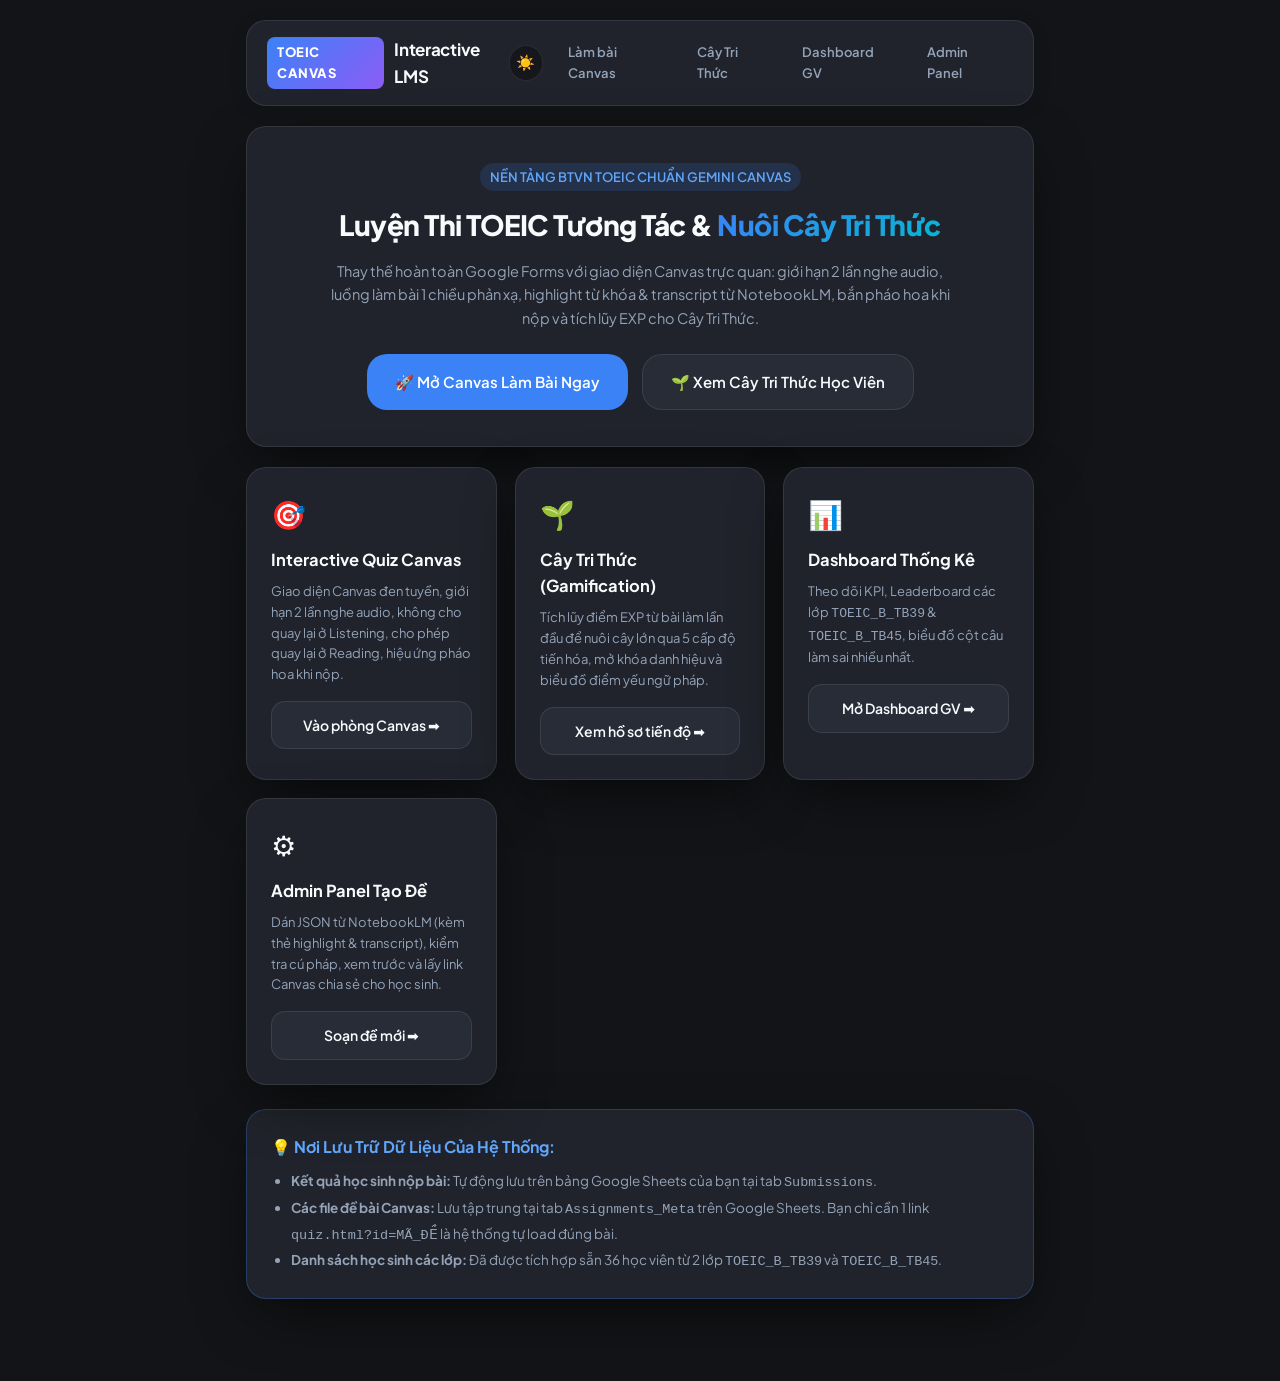
==== index.html @ 232bcf1a "Deploy TOEIC Canvas LMS" ====
<!DOCTYPE html>
<html lang="vi" data-theme="dark">
<head>
  <meta charset="UTF-8">
  <meta name="viewport" content="width=device-width, initial-scale=1.0">
  <title>TOEIC Homework LMS - Nền tảng BTVN Canvas & Cây Tri Thức</title>
  <link rel="preconnect" href="https://fonts.googleapis.com">
  <link rel="preconnect" href="https://fonts.gstatic.com" crossorigin>
  <link href="https://fonts.googleapis.com/css2?family=Plus+Jakarta+Sans:wght@400;500;600;700;800&display=swap" rel="stylesheet">
  <link rel="stylesheet" href="css/style.css">
</head>
<body>

  <div class="container">
    <!-- Header -->
    <header class="app-header">
      <a href="index.html" class="brand">
        <span class="brand-badge">TOEIC CANVAS</span>
        <span class="brand-title">Interactive LMS</span>
      </a>
      <div style="display: flex; align-items: center; gap: 10px;">
        <button id="btn-toggle-theme" class="btn-icon" title="Chuyển chế độ Sáng/Tối">
          🌓
        </button>
        <nav class="nav-links">
          <a href="quiz.html" class="nav-link">Làm bài Canvas</a>
          <a href="student.html" class="nav-link">Cây Tri Thức</a>
          <a href="dashboard.html" class="nav-link">Dashboard GV</a>
          <a href="admin.html" class="nav-link">Admin Panel</a>
        </nav>
      </div>
    </header>

    <!-- Hero Card -->
    <div class="card" style="text-align: center; padding: 36px 24px;">
      <div class="badge badge-primary" style="margin-bottom: 12px; font-size: 13px;">NỀN TẢNG BTVN TOEIC CHUẨN GEMINI CANVAS</div>
      <h1 style="font-size: 28px; font-weight: 800; letter-spacing: -0.5px; margin-bottom: 12px;">
        Luyện Thi TOEIC Tương Tác & <span style="background: linear-gradient(135deg, #3b82f6, #06b6d4); -webkit-background-clip: text; -webkit-text-fill-color: transparent;">Nuôi Cây Tri Thức</span>
      </h1>
      <p style="color: var(--text-secondary); max-width: 620px; margin: 0 auto 24px; font-size: 14.5px; line-height: 1.6;">
        Thay thế hoàn toàn Google Forms với giao diện Canvas trực quan: giới hạn 2 lần nghe audio, luồng làm bài 1 chiều phản xạ, highlight từ khóa & transcript từ NotebookLM, bắn pháo hoa khi nộp và tích lũy EXP cho Cây Tri Thức.
      </p>

      <div style="display: flex; flex-wrap: wrap; justify-content: center; gap: 14px;">
        <a href="quiz.html?id=TOEIC_HW_01" class="btn btn-primary btn-lg">
          🚀 Mở Canvas Làm Bài Ngay
        </a>
        <a href="student.html" class="btn btn-secondary btn-lg">
          🌱 Xem Cây Tri Thức Học Viên
        </a>
      </div>
    </div>

    <!-- Quick Access Grid -->
    <div style="display: grid; grid-template-columns: repeat(auto-fit, minmax(250px, 1fr)); gap: 18px; margin-bottom: 24px;">
      
      <!-- Module 1 -->
      <div class="card" style="margin-bottom: 0;">
        <div style="font-size: 28px; margin-bottom: 10px;">🎯</div>
        <h3 style="font-size: 16.5px; font-weight: 700; margin-bottom: 8px;">Interactive Quiz Canvas</h3>
        <p style="color: var(--text-secondary); font-size: 13px; margin-bottom: 16px;">
          Giao diện Canvas đen tuyền, giới hạn 2 lần nghe audio, không cho quay lại ở Listening, cho phép quay lại ở Reading, hiệu ứng pháo hoa khi nộp.
        </p>
        <a href="quiz.html?id=TOEIC_HW_01" class="btn btn-secondary btn-block">Vào phòng Canvas ➡️</a>
      </div>

      <!-- Module 2 -->
      <div class="card" style="margin-bottom: 0;">
        <div style="font-size: 28px; margin-bottom: 10px;">🌱</div>
        <h3 style="font-size: 16.5px; font-weight: 700; margin-bottom: 8px;">Cây Tri Thức (Gamification)</h3>
        <p style="color: var(--text-secondary); font-size: 13px; margin-bottom: 16px;">
          Tích lũy điểm EXP từ bài làm lần đầu để nuôi cây lớn qua 5 cấp độ tiến hóa, mở khóa danh hiệu và biểu đồ điểm yếu ngữ pháp.
        </p>
        <a href="student.html" class="btn btn-secondary btn-block">Xem hồ sơ tiến độ ➡️</a>
      </div>

      <!-- Module 3 -->
      <div class="card" style="margin-bottom: 0;">
        <div style="font-size: 28px; margin-bottom: 10px;">📊</div>
        <h3 style="font-size: 16.5px; font-weight: 700; margin-bottom: 8px;">Dashboard Thống Kê</h3>
        <p style="color: var(--text-secondary); font-size: 13px; margin-bottom: 16px;">
          Theo dõi KPI, Leaderboard các lớp <code>TOEIC_B_TB39</code> & <code>TOEIC_B_TB45</code>, biểu đồ cột câu làm sai nhiều nhất.
        </p>
        <a href="dashboard.html?id=TOEIC_HW_01" class="btn btn-secondary btn-block">Mở Dashboard GV ➡️</a>
      </div>

      <!-- Module 4 -->
      <div class="card" style="margin-bottom: 0;">
        <div style="font-size: 28px; margin-bottom: 10px;">⚙️</div>
        <h3 style="font-size: 16.5px; font-weight: 700; margin-bottom: 8px;">Admin Panel Tạo Đề</h3>
        <p style="color: var(--text-secondary); font-size: 13px; margin-bottom: 16px;">
          Dán JSON từ NotebookLM (kèm thẻ highlight & transcript), kiểm tra cú pháp, xem trước và lấy link Canvas chia sẻ cho học sinh.
        </p>
        <a href="admin.html" class="btn btn-secondary btn-block">Soạn đề mới ➡️</a>
      </div>

    </div>

    <!-- Storage Explanation Card -->
    <div class="card" style="border-color: rgba(59, 130, 246, 0.3);">
      <h3 style="font-size: 16px; font-weight: 700; margin-bottom: 10px; color: #60a5fa;">
        💡 Nơi Lưu Trữ Dữ Liệu Của Hệ Thống:
      </h3>
      <ul style="color: var(--text-secondary); font-size: 13.5px; padding-left: 20px; line-height: 1.8;">
        <li><strong>Kết quả học sinh nộp bài:</strong> Tự động lưu trên bảng Google Sheets của bạn tại tab <code>Submissions</code>.</li>
        <li><strong>Các file đề bài Canvas:</strong> Lưu tập trung tại tab <code>Assignments_Meta</code> trên Google Sheets. Bạn chỉ cần 1 link <code>quiz.html?id=MÃ_ĐỀ</code> là hệ thống tự load đúng bài.</li>
        <li><strong>Danh sách học sinh các lớp:</strong> Đã được tích hợp sẵn 36 học viên từ 2 lớp <code>TOEIC_B_TB39</code> và <code>TOEIC_B_TB45</code>.</li>
      </ul>
    </div>
  </div>

  <script>
    const htmlRoot = document.documentElement;
    const btnToggleTheme = document.getElementById("btn-toggle-theme");
    const saved = localStorage.getItem("TOEIC_CANVAS_THEME") || "dark";
    htmlRoot.setAttribute("data-theme", saved);
    btnToggleTheme.textContent = saved === "dark" ? "☀️" : "🌙";
    btnToggleTheme.addEventListener("click", () => {
      const cur = htmlRoot.getAttribute("data-theme") || "dark";
      const next = cur === "dark" ? "light" : "dark";
      htmlRoot.setAttribute("data-theme", next);
      localStorage.setItem("TOEIC_CANVAS_THEME", next);
      btnToggleTheme.textContent = next === "dark" ? "☀️" : "🌙";
    });
  </script>
</body>
</html>
---- css/style.css ----
/* ==========================================================================
   TOEIC HOMEWORK LMS - GEMINI CANVAS PREMIUM THEME (DARK & LIGHT)
   ========================================================================== */

:root {
  /* Dark Theme Default */
  --bg-main: #131417;
  --bg-canvas: #1a1c22;
  --bg-card: #20232b;
  --bg-card-hover: #282c37;
  --bg-input: #15171c;
  --border-color: rgba(255, 255, 255, 0.09);
  --border-focus: rgba(99, 102, 241, 0.5);

  --text-primary: #f8fafc;
  --text-secondary: #94a3b8;
  --text-muted: #64748b;

  --accent-primary: #3b82f6; /* Blue Gemini */
  --accent-primary-hover: #2563eb;
  --accent-success: #10b981;
  --accent-success-bg: rgba(16, 185, 129, 0.15);
  --accent-danger: #f43f5e;
  --accent-danger-bg: rgba(244, 63, 94, 0.15);
  --accent-warning: #f59e0b;
  --accent-warning-bg: rgba(245, 158, 11, 0.15);
  --accent-cyan: #06b6d4;

  --font-family: 'Plus Jakarta Sans', system-ui, -apple-system, BlinkMacSystemFont, 'Segoe UI', Roboto, sans-serif;
  --radius-lg: 20px;
  --radius-md: 14px;
  --radius-sm: 8px;
  --radius-full: 9999px;

  --shadow-canvas: 0 20px 60px -15px rgba(0, 0, 0, 0.7);
  --shadow-glow: 0 0 25px rgba(59, 130, 246, 0.3);
}

[data-theme="light"] {
  --bg-main: #f1f5f9;
  --bg-canvas: #ffffff;
  --bg-card: #ffffff;
  --bg-card-hover: #f8fafc;
  --bg-input: #f1f5f9;
  --border-color: rgba(0, 0, 0, 0.08);
  --border-focus: rgba(59, 130, 246, 0.5);

  --text-primary: #0f172a;
  --text-secondary: #475569;
  --text-muted: #94a3b8;

  --shadow-canvas: 0 20px 50px -10px rgba(0, 0, 0, 0.1);
  --shadow-glow: 0 0 20px rgba(59, 130, 246, 0.15);
}

* {
  box-sizing: border-box;
  margin: 0;
  padding: 0;
  transition: background-color 0.25s ease, color 0.25s ease, border-color 0.25s ease;
}

body {
  background-color: var(--bg-main);
  color: var(--text-primary);
  font-family: var(--font-family);
  line-height: 1.6;
  min-height: 100vh;
  -webkit-font-smoothing: antialiased;
  padding-bottom: 50px;
}

/* Canvas Container */
.container {
  max-width: 820px;
  margin: 0 auto;
  padding: 20px 16px;
}

.container-wide {
  max-width: 1080px;
  margin: 0 auto;
  padding: 20px 16px;
}

/* Header */
.app-header {
  display: flex;
  align-items: center;
  justify-content: space-between;
  padding: 14px 20px;
  background: var(--bg-card);
  border: 1px solid var(--border-color);
  border-radius: var(--radius-lg);
  margin-bottom: 20px;
  box-shadow: 0 4px 20px rgba(0, 0, 0, 0.08);
}

.brand {
  display: flex;
  align-items: center;
  gap: 10px;
  text-decoration: none;
  color: var(--text-primary);
}

.brand-badge {
  background: linear-gradient(135deg, var(--accent-primary), #8b5cf6);
  color: white;
  font-size: 13px;
  font-weight: 800;
  padding: 5px 10px;
  border-radius: var(--radius-sm);
  letter-spacing: 0.5px;
}

.brand-title {
  font-size: 17px;
  font-weight: 700;
  letter-spacing: -0.3px;
}

.nav-links {
  display: flex;
  align-items: center;
  gap: 8px;
}

.nav-link {
  color: var(--text-secondary);
  text-decoration: none;
  font-size: 13px;
  font-weight: 600;
  padding: 6px 14px;
  border-radius: var(--radius-full);
  border: 1px solid transparent;
}

.nav-link:hover, .nav-link.active {
  color: var(--text-primary);
  background: var(--bg-card-hover);
  border-color: var(--border-color);
}

/* Theme Toggle Button */
.btn-icon {
  background: var(--bg-input);
  border: 1px solid var(--border-color);
  color: var(--text-primary);
  width: 36px;
  height: 36px;
  border-radius: var(--radius-full);
  display: inline-flex;
  align-items: center;
  justify-content: center;
  cursor: pointer;
  font-size: 15px;
}

.btn-icon:hover {
  background: var(--bg-card-hover);
}

/* Cards */
.card {
  background: var(--bg-card);
  border: 1px solid var(--border-color);
  border-radius: var(--radius-lg);
  padding: 24px;
  margin-bottom: 20px;
  box-shadow: var(--shadow-canvas);
}

/* ==========================================================================
   GEMINI CANVAS QUIZ WIDGET STYLES
   ========================================================================== */

.gemini-canvas-box {
  background: var(--bg-canvas);
  border: 1px solid var(--border-color);
  border-radius: 24px;
  padding: 28px;
  box-shadow: var(--shadow-canvas);
  position: relative;
  overflow: hidden;
}

/* Top Canvas Header Bar */
.canvas-top-header {
  display: flex;
  align-items: center;
  justify-content: space-between;
  margin-bottom: 20px;
}

.canvas-title-text {
  font-size: 15px;
  font-weight: 700;
  color: var(--text-primary);
  white-space: nowrap;
  overflow: hidden;
  text-overflow: ellipsis;
  max-width: 75%;
}

.canvas-actions {
  display: flex;
  align-items: center;
  gap: 8px;
}

/* Progress Slider with Counter & Badges */
.canvas-progress-row {
  display: flex;
  align-items: center;
  gap: 14px;
  margin-bottom: 24px;
}

.canvas-progress-track {
  flex: 1;
  height: 6px;
  background: var(--bg-input);
  border-radius: var(--radius-full);
  position: relative;
  overflow: hidden;
}

.canvas-progress-bar {
  height: 100%;
  width: 0%;
  background: var(--text-secondary);
  border-radius: var(--radius-full);
  transition: width 0.3s ease;
}

.canvas-counter-text {
  font-size: 14px;
  font-weight: 600;
  color: var(--text-secondary);
  white-space: nowrap;
  font-variant-numeric: tabular-nums;
}

/* Live Score Badges (✕ 1, ✓ 0) */
.badge-pill-wrong {
  display: inline-flex;
  align-items: center;
  gap: 4px;
  padding: 3px 10px;
  border-radius: var(--radius-full);
  background: #fecdd3;
  color: #e11d48;
  font-weight: 700;
  font-size: 12.5px;
}

[data-theme="dark"] .badge-pill-wrong {
  background: rgba(244, 63, 94, 0.2);
  color: #fda4af;
  border: 1px solid rgba(244, 63, 94, 0.3);
}

.badge-pill-correct {
  display: inline-flex;
  align-items: center;
  gap: 4px;
  padding: 3px 10px;
  border-radius: var(--radius-full);
  background: #d1fae5;
  color: #059669;
  font-weight: 700;
  font-size: 12.5px;
}

[data-theme="dark"] .badge-pill-correct {
  background: rgba(16, 185, 129, 0.2);
  color: #6ee7b7;
  border: 1px solid rgba(16, 185, 129, 0.3);
}

/* Audio Player Section */
.canvas-audio-section {
  background: var(--bg-input);
  border: 1px solid var(--border-color);
  border-radius: var(--radius-md);
  padding: 14px 18px;
  margin-bottom: 22px;
  display: flex;
  align-items: center;
  justify-content: space-between;
  gap: 14px;
}

.audio-play-counter {
  font-size: 12px;
  font-weight: 700;
  padding: 4px 10px;
  border-radius: var(--radius-full);
  background: rgba(59, 130, 246, 0.15);
  color: #60a5fa;
  white-space: nowrap;
}

.audio-play-counter.limit-reached {
  background: rgba(239, 68, 68, 0.15);
  color: #f87171;
}

/* Question Header & Body */
.canvas-q-number {
  font-size: 15px;
  font-weight: 800;
  color: var(--text-primary);
  margin-bottom: 8px;
}

.canvas-q-text {
  font-size: 16.5px;
  font-weight: 600;
  color: var(--text-primary);
  line-height: 1.6;
  margin-bottom: 22px;
}

/* Option Cards (Pills) */
.canvas-options-list {
  display: flex;
  flex-direction: column;
  gap: 12px;
  margin-bottom: 28px;
}

.canvas-option-pill {
  background: var(--bg-card);
  border: 1.5px solid var(--border-color);
  border-radius: var(--radius-md);
  padding: 14px 18px;
  cursor: pointer;
  transition: all 0.2s ease;
  user-select: none;
}

.canvas-option-pill:hover {
  background: var(--bg-card-hover);
  border-color: rgba(255, 255, 255, 0.2);
}

.canvas-option-pill.selected {
  border-color: var(--accent-primary);
  background: rgba(59, 130, 246, 0.12);
}

.canvas-option-header {
  display: flex;
  align-items: center;
  justify-content: space-between;
}

.canvas-option-label {
  font-size: 15px;
  font-weight: 600;
  color: var(--text-primary);
}

.canvas-option-label strong {
  font-weight: 800;
  margin-right: 6px;
}

/* Post-Submit Review Styles on Option */
.canvas-option-pill.is-correct-pill {
  background: var(--accent-success-bg) !important;
  border-color: var(--accent-success) !important;
}

.canvas-option-pill.is-wrong-pill {
  background: var(--accent-danger-bg) !important;
  border-color: var(--accent-danger) !important;
}

.inline-explanation-text {
  margin-top: 8px;
  font-size: 13.5px;
  color: var(--text-secondary);
  line-height: 1.5;
  padding-top: 8px;
  border-top: 1px dashed var(--border-color);
}

/* Bottom Navigation Controls */
.canvas-bottom-actions {
  display: flex;
  align-items: center;
  justify-content: space-between;
  margin-top: 10px;
}

.nav-btn-group {
  display: flex;
  gap: 10px;
  margin-left: auto;
}

.btn-canvas-back {
  background: var(--bg-input);
  color: var(--text-secondary);
  border: 1px solid var(--border-color);
  padding: 10px 22px;
  border-radius: var(--radius-full);
  font-weight: 600;
  font-size: 14px;
  cursor: pointer;
}

.btn-canvas-back:hover:not(:disabled) {
  background: var(--bg-card-hover);
  color: var(--text-primary);
}

.btn-canvas-next {
  background: var(--accent-primary);
  color: white;
  border: none;
  padding: 10px 26px;
  border-radius: var(--radius-full);
  font-weight: 700;
  font-size: 14px;
  cursor: pointer;
  box-shadow: 0 4px 15px rgba(59, 130, 246, 0.35);
}

.btn-canvas-next:hover:not(:disabled) {
  background: var(--accent-primary-hover);
  transform: translateY(-1px);
}

.btn-canvas-next:disabled, .btn-canvas-back:disabled {
  opacity: 0.4;
  cursor: not-allowed;
}

/* ==========================================================================
   NOTEBOOKLM HIGHLIGHT STYLES
   ========================================================================== */

/* Keyword in questions */
mark.hl-kw {
  background: rgba(253, 224, 71, 0.25);
  color: #fef08a;
  padding: 2px 6px;
  border-radius: 4px;
  font-weight: 700;
  border-bottom: 1.5px solid #eab308;
}

[data-theme="light"] mark.hl-kw {
  background: #fef08a;
  color: #854d0e;
}

/* Evidence in passage / transcript */
mark.hl-evidence {
  background: rgba(6, 182, 212, 0.25);
  color: #a5f3fc;
  padding: 2px 6px;
  border-radius: 4px;
  font-weight: 600;
  border-bottom: 1.5px solid #06b6d4;
}

[data-theme="light"] mark.hl-evidence {
  background: #bae6fd;
  color: #0369a1;
}

/* Passage & Transcript Containers */
.passage-review-box {
  background: var(--bg-input);
  border: 1px solid var(--border-color);
  border-radius: var(--radius-md);
  padding: 18px;
  margin-bottom: 20px;
  font-size: 14px;
  line-height: 1.7;
}

.passage-review-header {
  font-weight: 700;
  color: #60a5fa;
  margin-bottom: 10px;
  display: flex;
  align-items: center;
  gap: 6px;
}

/* ==========================================================================
   KNOWLEDGE TREE GAMIFICATION WIDGET STYLES
   ========================================================================== */

.knowledge-tree-card {
  background: linear-gradient(135deg, rgba(16, 185, 129, 0.08), rgba(59, 130, 246, 0.08));
  border: 1.5px solid rgba(16, 185, 129, 0.25);
  border-radius: var(--radius-lg);
  padding: 20px;
  display: flex;
  align-items: center;
  gap: 20px;
  margin-bottom: 20px;
}

.tree-avatar-wrapper {
  position: relative;
  text-align: center;
  flex-shrink: 0;
}

.tree-emoji-display {
  font-size: 52px;
  filter: drop-shadow(0 4px 12px rgba(16, 185, 129, 0.4));
  animation: pulseTree 3s infinite ease-in-out;
}

@keyframes pulseTree {
  0%, 100% { transform: scale(1); }
  50% { transform: scale(1.08); }
}

.tree-level-tag {
  font-size: 11px;
  font-weight: 800;
  padding: 2px 8px;
  border-radius: var(--radius-full);
  background: var(--accent-success);
  color: white;
  margin-top: -6px;
  position: relative;
}

.tree-info-block {
  flex: 1;
}

.tree-title {
  font-size: 16px;
  font-weight: 800;
  color: var(--text-primary);
  margin-bottom: 4px;
}

.tree-desc {
  font-size: 13px;
  color: var(--text-secondary);
  margin-bottom: 10px;
}

.tree-exp-row {
  display: flex;
  justify-content: space-between;
  font-size: 12px;
  color: var(--text-muted);
  margin-bottom: 6px;
}

.tree-progress-bar {
  height: 8px;
  background: var(--bg-input);
  border-radius: var(--radius-full);
  overflow: hidden;
}

.tree-progress-fill {
  height: 100%;
  background: linear-gradient(90deg, #10b981, #06b6d4);
  border-radius: var(--radius-full);
  transition: width 0.4s ease;
}

/* Mini Tree Badge */
.tree-badge-pill {
  display: inline-flex;
  align-items: center;
  gap: 6px;
  padding: 4px 12px;
  background: rgba(16, 185, 129, 0.12);
  border: 1px solid rgba(16, 185, 129, 0.25);
  border-radius: var(--radius-full);
  font-size: 12px;
  font-weight: 700;
  color: var(--accent-success);
}

/* ==========================================================================
   FORM CONTROLS & UTILITIES
   ========================================================================== */

.form-group {
  margin-bottom: 18px;
}

.form-label {
  display: block;
  font-size: 13px;
  font-weight: 600;
  color: var(--text-secondary);
  margin-bottom: 8px;
}

.form-select, .form-input, .form-textarea {
  width: 100%;
  padding: 12px 16px;
  background: var(--bg-input);
  border: 1px solid var(--border-color);
  border-radius: var(--radius-md);
  color: var(--text-primary);
  font-size: 14px;
  font-family: inherit;
  outline: none;
}

.form-select:focus, .form-input:focus, .form-textarea:focus {
  border-color: var(--accent-primary);
  box-shadow: 0 0 0 3px rgba(59, 130, 246, 0.2);
}

.btn {
  display: inline-flex;
  align-items: center;
  justify-content: center;
  gap: 8px;
  padding: 12px 22px;
  font-size: 14px;
  font-weight: 600;
  border-radius: var(--radius-md);
  border: none;
  cursor: pointer;
  transition: all 0.2s ease;
  text-decoration: none;
}

.btn-primary {
  background: var(--accent-primary);
  color: white;
}

.btn-secondary {
  background: var(--bg-card-hover);
  color: var(--text-primary);
  border: 1px solid var(--border-color);
}

.btn-block { width: 100%; }
.btn-lg { padding: 15px 28px; font-size: 15px; border-radius: var(--radius-lg); }

/* Confetti Canvas */
#confetti-canvas {
  position: fixed;
  inset: 0;
  pointer-events: none;
  z-index: 9999;
}

/* Modal PIN gate */
.modal-overlay {
  position: fixed;
  inset: 0;
  background: rgba(0, 0, 0, 0.85);
  backdrop-filter: blur(8px);
  display: flex;
  align-items: center;
  justify-content: center;
  z-index: 1000;
  padding: 16px;
}

.modal-content {
  background: var(--bg-card);
  border: 1px solid var(--border-color);
  border-radius: var(--radius-lg);
  padding: 32px;
  max-width: 420px;
  width: 100%;
  text-align: center;
}

/* KPI Cards */
.kpi-grid {
  display: grid;
  grid-template-columns: repeat(auto-fit, minmax(180px, 1fr));
  gap: 16px;
  margin-bottom: 24px;
}

.kpi-card {
  background: var(--bg-card);
  border: 1px solid var(--border-color);
  border-radius: var(--radius-lg);
  padding: 20px;
  text-align: center;
}

.kpi-title {
  font-size: 12px;
  font-weight: 600;
  text-transform: uppercase;
  color: var(--text-muted);
  margin-bottom: 6px;
}

.kpi-value {
  font-size: 30px;
  font-weight: 800;
}

.kpi-value.purple { color: #818cf8; }
.kpi-value.green { color: var(--accent-success); }
.kpi-value.orange { color: var(--accent-warning); }
.kpi-value.cyan { color: var(--accent-cyan); }

/* Tables */
.table-responsive { width: 100%; overflow-x: auto; }
.custom-table { width: 100%; border-collapse: collapse; text-align: left; font-size: 14px; }
.custom-table th { padding: 12px 16px; font-weight: 700; font-size: 12px; text-transform: uppercase; color: var(--text-muted); border-bottom: 1px solid var(--border-color); }
.custom-table td { padding: 14px 16px; border-bottom: 1px solid var(--border-color); color: var(--text-primary); }
.custom-table tr:hover td { background: rgba(255, 255, 255, 0.02); }

.badge { display: inline-block; padding: 4px 10px; border-radius: var(--radius-full); font-size: 12px; font-weight: 600; }
.badge-success { background: var(--accent-success-bg); color: var(--accent-success); }
.badge-danger { background: var(--accent-danger-bg); color: var(--accent-danger); }
.badge-warning { background: var(--accent-warning-bg); color: var(--accent-warning); }
.badge-primary { background: rgba(59, 130, 246, 0.15); color: #60a5fa; }
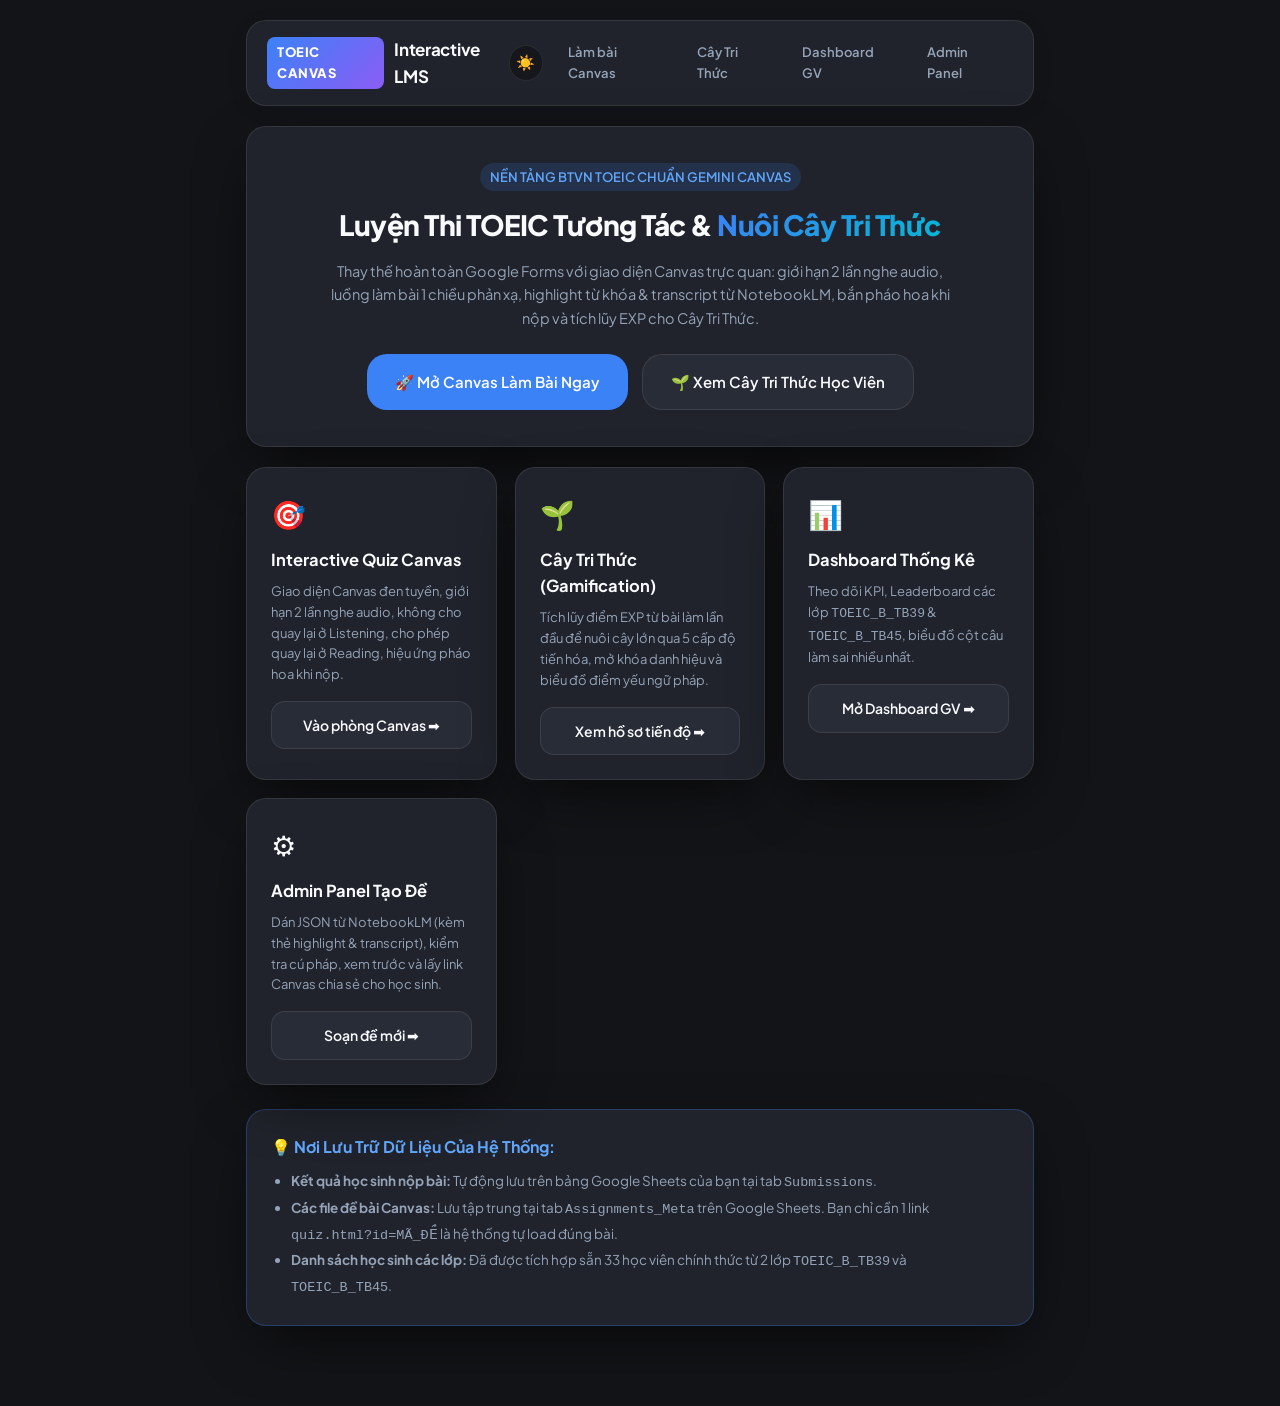
==== commit 6825a7c5: "Update bundled self-contained Dark Mode Canvas files" ====
--- a/index.html
+++ b/index.html
@@ -7,7 +7,49 @@
   <link rel="preconnect" href="https://fonts.googleapis.com">
   <link rel="preconnect" href="https://fonts.gstatic.com" crossorigin>
   <link href="https://fonts.googleapis.com/css2?family=Plus+Jakarta+Sans:wght@400;500;600;700;800&display=swap" rel="stylesheet">
+  <link rel="stylesheet" href="style.css">
   <link rel="stylesheet" href="css/style.css">
+  <style>
+    :root {
+      --bg-main: #131417; --bg-canvas: #1a1c22; --bg-card: #20232b; --bg-card-hover: #282c37; --bg-input: #15171c;
+      --border-color: rgba(255, 255, 255, 0.09); --border-focus: rgba(99, 102, 241, 0.5);
+      --text-primary: #f8fafc; --text-secondary: #94a3b8; --text-muted: #64748b;
+      --accent-primary: #3b82f6; --accent-primary-hover: #2563eb;
+      --accent-success: #10b981; --accent-success-bg: rgba(16, 185, 129, 0.15);
+      --accent-danger: #f43f5e; --accent-danger-bg: rgba(244, 63, 94, 0.15);
+      --accent-warning: #f59e0b; --accent-warning-bg: rgba(245, 158, 11, 0.15); --accent-cyan: #06b6d4;
+      --font-family: 'Plus Jakarta Sans', system-ui, -apple-system, BlinkMacSystemFont, 'Segoe UI', Roboto, sans-serif;
+      --radius-lg: 20px; --radius-md: 14px; --radius-sm: 8px; --radius-full: 9999px;
+      --shadow-canvas: 0 20px 60px -15px rgba(0, 0, 0, 0.7);
+    }
+    [data-theme="light"] {
+      --bg-main: #f1f5f9; --bg-canvas: #ffffff; --bg-card: #ffffff; --bg-card-hover: #f8fafc; --bg-input: #f1f5f9;
+      --border-color: rgba(0, 0, 0, 0.08); --border-focus: rgba(59, 130, 246, 0.5);
+      --text-primary: #0f172a; --text-secondary: #475569; --text-muted: #94a3b8;
+      --shadow-canvas: 0 20px 50px -10px rgba(0, 0, 0, 0.1);
+    }
+    * { box-sizing: border-box; margin: 0; padding: 0; transition: background-color 0.25s ease, color 0.25s ease, border-color 0.25s ease; }
+    body { background-color: var(--bg-main); color: var(--text-primary); font-family: var(--font-family); line-height: 1.6; min-height: 100vh; -webkit-font-smoothing: antialiased; padding-bottom: 50px; }
+    .container { max-width: 820px; margin: 0 auto; padding: 20px 16px; }
+    .container-wide { max-width: 1080px; margin: 0 auto; padding: 20px 16px; }
+    .app-header { display: flex; align-items: center; justify-content: space-between; padding: 14px 20px; background: var(--bg-card); border: 1px solid var(--border-color); border-radius: var(--radius-lg); margin-bottom: 20px; box-shadow: 0 4px 20px rgba(0, 0, 0, 0.08); }
+    .brand { display: flex; align-items: center; gap: 10px; text-decoration: none; color: var(--text-primary); }
+    .brand-badge { background: linear-gradient(135deg, var(--accent-primary), #8b5cf6); color: white; font-size: 13px; font-weight: 800; padding: 5px 10px; border-radius: var(--radius-sm); letter-spacing: 0.5px; }
+    .brand-title { font-size: 17px; font-weight: 700; letter-spacing: -0.3px; }
+    .nav-links { display: flex; align-items: center; gap: 8px; }
+    .nav-link { color: var(--text-secondary); text-decoration: none; font-size: 13px; font-weight: 600; padding: 6px 14px; border-radius: var(--radius-full); border: 1px solid transparent; }
+    .nav-link:hover, .nav-link.active { color: var(--text-primary); background: var(--bg-card-hover); border-color: var(--border-color); }
+    .btn-icon { background: var(--bg-input); border: 1px solid var(--border-color); color: var(--text-primary); width: 36px; height: 36px; border-radius: var(--radius-full); display: inline-flex; align-items: center; justify-content: center; cursor: pointer; font-size: 15px; }
+    .btn-icon:hover { background: var(--bg-card-hover); }
+    .card { background: var(--bg-card); border: 1px solid var(--border-color); border-radius: var(--radius-lg); padding: 24px; margin-bottom: 20px; box-shadow: var(--shadow-canvas); }
+    .btn { display: inline-flex; align-items: center; justify-content: center; gap: 8px; padding: 12px 22px; font-size: 14px; font-weight: 600; border-radius: var(--radius-md); border: none; cursor: pointer; transition: all 0.2s ease; text-decoration: none; }
+    .btn-primary { background: var(--accent-primary); color: white; }
+    .btn-secondary { background: var(--bg-card-hover); color: var(--text-primary); border: 1px solid var(--border-color); }
+    .btn-block { width: 100%; }
+    .btn-lg { padding: 15px 28px; font-size: 15px; border-radius: var(--radius-lg); }
+    .badge { display: inline-block; padding: 4px 10px; border-radius: var(--radius-full); font-size: 12px; font-weight: 600; }
+    .badge-primary { background: rgba(59, 130, 246, 0.15); color: #60a5fa; }
+  </style>
 </head>
 <body>
 
@@ -42,7 +84,7 @@
       </p>
 
       <div style="display: flex; flex-wrap: wrap; justify-content: center; gap: 14px;">
-        <a href="quiz.html?id=TOEIC_HW_01" class="btn btn-primary btn-lg">
+        <a href="quiz.html?id=TOEIC_B_TB39_HW01" class="btn btn-primary btn-lg">
           🚀 Mở Canvas Làm Bài Ngay
         </a>
         <a href="student.html" class="btn btn-secondary btn-lg">
@@ -61,7 +103,7 @@
         <p style="color: var(--text-secondary); font-size: 13px; margin-bottom: 16px;">
           Giao diện Canvas đen tuyền, giới hạn 2 lần nghe audio, không cho quay lại ở Listening, cho phép quay lại ở Reading, hiệu ứng pháo hoa khi nộp.
         </p>
-        <a href="quiz.html?id=TOEIC_HW_01" class="btn btn-secondary btn-block">Vào phòng Canvas ➡️</a>
+        <a href="quiz.html?id=TOEIC_B_TB39_HW01" class="btn btn-secondary btn-block">Vào phòng Canvas ➡️</a>
       </div>
 
       <!-- Module 2 -->
@@ -81,7 +123,7 @@
         <p style="color: var(--text-secondary); font-size: 13px; margin-bottom: 16px;">
           Theo dõi KPI, Leaderboard các lớp <code>TOEIC_B_TB39</code> & <code>TOEIC_B_TB45</code>, biểu đồ cột câu làm sai nhiều nhất.
         </p>
-        <a href="dashboard.html?id=TOEIC_HW_01" class="btn btn-secondary btn-block">Mở Dashboard GV ➡️</a>
+        <a href="dashboard.html?id=TOEIC_B_TB39_HW01" class="btn btn-secondary btn-block">Mở Dashboard GV ➡️</a>
       </div>
 
       <!-- Module 4 -->
@@ -104,7 +146,7 @@
       <ul style="color: var(--text-secondary); font-size: 13.5px; padding-left: 20px; line-height: 1.8;">
         <li><strong>Kết quả học sinh nộp bài:</strong> Tự động lưu trên bảng Google Sheets của bạn tại tab <code>Submissions</code>.</li>
         <li><strong>Các file đề bài Canvas:</strong> Lưu tập trung tại tab <code>Assignments_Meta</code> trên Google Sheets. Bạn chỉ cần 1 link <code>quiz.html?id=MÃ_ĐỀ</code> là hệ thống tự load đúng bài.</li>
-        <li><strong>Danh sách học sinh các lớp:</strong> Đã được tích hợp sẵn 36 học viên từ 2 lớp <code>TOEIC_B_TB39</code> và <code>TOEIC_B_TB45</code>.</li>
+        <li><strong>Danh sách học sinh các lớp:</strong> Đã được tích hợp sẵn 33 học viên chính thức từ 2 lớp <code>TOEIC_B_TB39</code> và <code>TOEIC_B_TB45</code>.</li>
       </ul>
     </div>
   </div>
--- a/style.css
+++ b/style.css
@@ -0,0 +1,731 @@
+/* ==========================================================================
+   TOEIC HOMEWORK LMS - GEMINI CANVAS PREMIUM THEME (DARK & LIGHT)
+   ========================================================================== */
+
+:root {
+  /* Dark Theme Default */
+  --bg-main: #131417;
+  --bg-canvas: #1a1c22;
+  --bg-card: #20232b;
+  --bg-card-hover: #282c37;
+  --bg-input: #15171c;
+  --border-color: rgba(255, 255, 255, 0.09);
+  --border-focus: rgba(99, 102, 241, 0.5);
+
+  --text-primary: #f8fafc;
+  --text-secondary: #94a3b8;
+  --text-muted: #64748b;
+
+  --accent-primary: #3b82f6; /* Blue Gemini */
+  --accent-primary-hover: #2563eb;
+  --accent-success: #10b981;
+  --accent-success-bg: rgba(16, 185, 129, 0.15);
+  --accent-danger: #f43f5e;
+  --accent-danger-bg: rgba(244, 63, 94, 0.15);
+  --accent-warning: #f59e0b;
+  --accent-warning-bg: rgba(245, 158, 11, 0.15);
+  --accent-cyan: #06b6d4;
+
+  --font-family: 'Plus Jakarta Sans', system-ui, -apple-system, BlinkMacSystemFont, 'Segoe UI', Roboto, sans-serif;
+  --radius-lg: 20px;
+  --radius-md: 14px;
+  --radius-sm: 8px;
+  --radius-full: 9999px;
+
+  --shadow-canvas: 0 20px 60px -15px rgba(0, 0, 0, 0.7);
+  --shadow-glow: 0 0 25px rgba(59, 130, 246, 0.3);
+}
+
+[data-theme="light"] {
+  --bg-main: #f1f5f9;
+  --bg-canvas: #ffffff;
+  --bg-card: #ffffff;
+  --bg-card-hover: #f8fafc;
+  --bg-input: #f1f5f9;
+  --border-color: rgba(0, 0, 0, 0.08);
+  --border-focus: rgba(59, 130, 246, 0.5);
+
+  --text-primary: #0f172a;
+  --text-secondary: #475569;
+  --text-muted: #94a3b8;
+
+  --shadow-canvas: 0 20px 50px -10px rgba(0, 0, 0, 0.1);
+  --shadow-glow: 0 0 20px rgba(59, 130, 246, 0.15);
+}
+
+* {
+  box-sizing: border-box;
+  margin: 0;
+  padding: 0;
+  transition: background-color 0.25s ease, color 0.25s ease, border-color 0.25s ease;
+}
+
+body {
+  background-color: var(--bg-main);
+  color: var(--text-primary);
+  font-family: var(--font-family);
+  line-height: 1.6;
+  min-height: 100vh;
+  -webkit-font-smoothing: antialiased;
+  padding-bottom: 50px;
+}
+
+/* Canvas Container */
+.container {
+  max-width: 820px;
+  margin: 0 auto;
+  padding: 20px 16px;
+}
+
+.container-wide {
+  max-width: 1080px;
+  margin: 0 auto;
+  padding: 20px 16px;
+}
+
+/* Header */
+.app-header {
+  display: flex;
+  align-items: center;
+  justify-content: space-between;
+  padding: 14px 20px;
+  background: var(--bg-card);
+  border: 1px solid var(--border-color);
+  border-radius: var(--radius-lg);
+  margin-bottom: 20px;
+  box-shadow: 0 4px 20px rgba(0, 0, 0, 0.08);
+}
+
+.brand {
+  display: flex;
+  align-items: center;
+  gap: 10px;
+  text-decoration: none;
+  color: var(--text-primary);
+}
+
+.brand-badge {
+  background: linear-gradient(135deg, var(--accent-primary), #8b5cf6);
+  color: white;
+  font-size: 13px;
+  font-weight: 800;
+  padding: 5px 10px;
+  border-radius: var(--radius-sm);
+  letter-spacing: 0.5px;
+}
+
+.brand-title {
+  font-size: 17px;
+  font-weight: 700;
+  letter-spacing: -0.3px;
+}
+
+.nav-links {
+  display: flex;
+  align-items: center;
+  gap: 8px;
+}
+
+.nav-link {
+  color: var(--text-secondary);
+  text-decoration: none;
+  font-size: 13px;
+  font-weight: 600;
+  padding: 6px 14px;
+  border-radius: var(--radius-full);
+  border: 1px solid transparent;
+}
+
+.nav-link:hover, .nav-link.active {
+  color: var(--text-primary);
+  background: var(--bg-card-hover);
+  border-color: var(--border-color);
+}
+
+/* Theme Toggle Button */
+.btn-icon {
+  background: var(--bg-input);
+  border: 1px solid var(--border-color);
+  color: var(--text-primary);
+  width: 36px;
+  height: 36px;
+  border-radius: var(--radius-full);
+  display: inline-flex;
+  align-items: center;
+  justify-content: center;
+  cursor: pointer;
+  font-size: 15px;
+}
+
+.btn-icon:hover {
+  background: var(--bg-card-hover);
+}
+
+/* Cards */
+.card {
+  background: var(--bg-card);
+  border: 1px solid var(--border-color);
+  border-radius: var(--radius-lg);
+  padding: 24px;
+  margin-bottom: 20px;
+  box-shadow: var(--shadow-canvas);
+}
+
+/* ==========================================================================
+   GEMINI CANVAS QUIZ WIDGET STYLES
+   ========================================================================== */
+
+.gemini-canvas-box {
+  background: var(--bg-canvas);
+  border: 1px solid var(--border-color);
+  border-radius: 24px;
+  padding: 28px;
+  box-shadow: var(--shadow-canvas);
+  position: relative;
+  overflow: hidden;
+}
+
+/* Top Canvas Header Bar */
+.canvas-top-header {
+  display: flex;
+  align-items: center;
+  justify-content: space-between;
+  margin-bottom: 20px;
+}
+
+.canvas-title-text {
+  font-size: 15px;
+  font-weight: 700;
+  color: var(--text-primary);
+  white-space: nowrap;
+  overflow: hidden;
+  text-overflow: ellipsis;
+  max-width: 75%;
+}
+
+.canvas-actions {
+  display: flex;
+  align-items: center;
+  gap: 8px;
+}
+
+/* Progress Slider with Counter & Badges */
+.canvas-progress-row {
+  display: flex;
+  align-items: center;
+  gap: 14px;
+  margin-bottom: 24px;
+}
+
+.canvas-progress-track {
+  flex: 1;
+  height: 6px;
+  background: var(--bg-input);
+  border-radius: var(--radius-full);
+  position: relative;
+  overflow: hidden;
+}
+
+.canvas-progress-bar {
+  height: 100%;
+  width: 0%;
+  background: var(--text-secondary);
+  border-radius: var(--radius-full);
+  transition: width 0.3s ease;
+}
+
+.canvas-counter-text {
+  font-size: 14px;
+  font-weight: 600;
+  color: var(--text-secondary);
+  white-space: nowrap;
+  font-variant-numeric: tabular-nums;
+}
+
+/* Live Score Badges (✕ 1, ✓ 0) */
+.badge-pill-wrong {
+  display: inline-flex;
+  align-items: center;
+  gap: 4px;
+  padding: 3px 10px;
+  border-radius: var(--radius-full);
+  background: #fecdd3;
+  color: #e11d48;
+  font-weight: 700;
+  font-size: 12.5px;
+}
+
+[data-theme="dark"] .badge-pill-wrong {
+  background: rgba(244, 63, 94, 0.2);
+  color: #fda4af;
+  border: 1px solid rgba(244, 63, 94, 0.3);
+}
+
+.badge-pill-correct {
+  display: inline-flex;
+  align-items: center;
+  gap: 4px;
+  padding: 3px 10px;
+  border-radius: var(--radius-full);
+  background: #d1fae5;
+  color: #059669;
+  font-weight: 700;
+  font-size: 12.5px;
+}
+
+[data-theme="dark"] .badge-pill-correct {
+  background: rgba(16, 185, 129, 0.2);
+  color: #6ee7b7;
+  border: 1px solid rgba(16, 185, 129, 0.3);
+}
+
+/* Audio Player Section */
+.canvas-audio-section {
+  background: var(--bg-input);
+  border: 1px solid var(--border-color);
+  border-radius: var(--radius-md);
+  padding: 14px 18px;
+  margin-bottom: 22px;
+  display: flex;
+  align-items: center;
+  justify-content: space-between;
+  gap: 14px;
+}
+
+.audio-play-counter {
+  font-size: 12px;
+  font-weight: 700;
+  padding: 4px 10px;
+  border-radius: var(--radius-full);
+  background: rgba(59, 130, 246, 0.15);
+  color: #60a5fa;
+  white-space: nowrap;
+}
+
+.audio-play-counter.limit-reached {
+  background: rgba(239, 68, 68, 0.15);
+  color: #f87171;
+}
+
+/* Question Header & Body */
+.canvas-q-number {
+  font-size: 15px;
+  font-weight: 800;
+  color: var(--text-primary);
+  margin-bottom: 8px;
+}
+
+.canvas-q-text {
+  font-size: 16.5px;
+  font-weight: 600;
+  color: var(--text-primary);
+  line-height: 1.6;
+  margin-bottom: 22px;
+}
+
+/* Option Cards (Pills) */
+.canvas-options-list {
+  display: flex;
+  flex-direction: column;
+  gap: 12px;
+  margin-bottom: 28px;
+}
+
+.canvas-option-pill {
+  background: var(--bg-card);
+  border: 1.5px solid var(--border-color);
+  border-radius: var(--radius-md);
+  padding: 14px 18px;
+  cursor: pointer;
+  transition: all 0.2s ease;
+  user-select: none;
+}
+
+.canvas-option-pill:hover {
+  background: var(--bg-card-hover);
+  border-color: rgba(255, 255, 255, 0.2);
+}
+
+.canvas-option-pill.selected {
+  border-color: var(--accent-primary);
+  background: rgba(59, 130, 246, 0.12);
+}
+
+.canvas-option-header {
+  display: flex;
+  align-items: center;
+  justify-content: space-between;
+}
+
+.canvas-option-label {
+  font-size: 15px;
+  font-weight: 600;
+  color: var(--text-primary);
+}
+
+.canvas-option-label strong {
+  font-weight: 800;
+  margin-right: 6px;
+}
+
+/* Post-Submit Review Styles on Option */
+.canvas-option-pill.is-correct-pill {
+  background: var(--accent-success-bg) !important;
+  border-color: var(--accent-success) !important;
+}
+
+.canvas-option-pill.is-wrong-pill {
+  background: var(--accent-danger-bg) !important;
+  border-color: var(--accent-danger) !important;
+}
+
+.inline-explanation-text {
+  margin-top: 8px;
+  font-size: 13.5px;
+  color: var(--text-secondary);
+  line-height: 1.5;
+  padding-top: 8px;
+  border-top: 1px dashed var(--border-color);
+}
+
+/* Bottom Navigation Controls */
+.canvas-bottom-actions {
+  display: flex;
+  align-items: center;
+  justify-content: space-between;
+  margin-top: 10px;
+}
+
+.nav-btn-group {
+  display: flex;
+  gap: 10px;
+  margin-left: auto;
+}
+
+.btn-canvas-back {
+  background: var(--bg-input);
+  color: var(--text-secondary);
+  border: 1px solid var(--border-color);
+  padding: 10px 22px;
+  border-radius: var(--radius-full);
+  font-weight: 600;
+  font-size: 14px;
+  cursor: pointer;
+}
+
+.btn-canvas-back:hover:not(:disabled) {
+  background: var(--bg-card-hover);
+  color: var(--text-primary);
+}
+
+.btn-canvas-next {
+  background: var(--accent-primary);
+  color: white;
+  border: none;
+  padding: 10px 26px;
+  border-radius: var(--radius-full);
+  font-weight: 700;
+  font-size: 14px;
+  cursor: pointer;
+  box-shadow: 0 4px 15px rgba(59, 130, 246, 0.35);
+}
+
+.btn-canvas-next:hover:not(:disabled) {
+  background: var(--accent-primary-hover);
+  transform: translateY(-1px);
+}
+
+.btn-canvas-next:disabled, .btn-canvas-back:disabled {
+  opacity: 0.4;
+  cursor: not-allowed;
+}
+
+/* ==========================================================================
+   NOTEBOOKLM HIGHLIGHT STYLES
+   ========================================================================== */
+
+/* Keyword in questions */
+mark.hl-kw {
+  background: rgba(253, 224, 71, 0.25);
+  color: #fef08a;
+  padding: 2px 6px;
+  border-radius: 4px;
+  font-weight: 700;
+  border-bottom: 1.5px solid #eab308;
+}
+
+[data-theme="light"] mark.hl-kw {
+  background: #fef08a;
+  color: #854d0e;
+}
+
+/* Evidence in passage / transcript */
+mark.hl-evidence {
+  background: rgba(6, 182, 212, 0.25);
+  color: #a5f3fc;
+  padding: 2px 6px;
+  border-radius: 4px;
+  font-weight: 600;
+  border-bottom: 1.5px solid #06b6d4;
+}
+
+[data-theme="light"] mark.hl-evidence {
+  background: #bae6fd;
+  color: #0369a1;
+}
+
+/* Passage & Transcript Containers */
+.passage-review-box {
+  background: var(--bg-input);
+  border: 1px solid var(--border-color);
+  border-radius: var(--radius-md);
+  padding: 18px;
+  margin-bottom: 20px;
+  font-size: 14px;
+  line-height: 1.7;
+}
+
+.passage-review-header {
+  font-weight: 700;
+  color: #60a5fa;
+  margin-bottom: 10px;
+  display: flex;
+  align-items: center;
+  gap: 6px;
+}
+
+/* ==========================================================================
+   KNOWLEDGE TREE GAMIFICATION WIDGET STYLES
+   ========================================================================== */
+
+.knowledge-tree-card {
+  background: linear-gradient(135deg, rgba(16, 185, 129, 0.08), rgba(59, 130, 246, 0.08));
+  border: 1.5px solid rgba(16, 185, 129, 0.25);
+  border-radius: var(--radius-lg);
+  padding: 20px;
+  display: flex;
+  align-items: center;
+  gap: 20px;
+  margin-bottom: 20px;
+}
+
+.tree-avatar-wrapper {
+  position: relative;
+  text-align: center;
+  flex-shrink: 0;
+}
+
+.tree-emoji-display {
+  font-size: 52px;
+  filter: drop-shadow(0 4px 12px rgba(16, 185, 129, 0.4));
+  animation: pulseTree 3s infinite ease-in-out;
+}
+
+@keyframes pulseTree {
+  0%, 100% { transform: scale(1); }
+  50% { transform: scale(1.08); }
+}
+
+.tree-level-tag {
+  font-size: 11px;
+  font-weight: 800;
+  padding: 2px 8px;
+  border-radius: var(--radius-full);
+  background: var(--accent-success);
+  color: white;
+  margin-top: -6px;
+  position: relative;
+}
+
+.tree-info-block {
+  flex: 1;
+}
+
+.tree-title {
+  font-size: 16px;
+  font-weight: 800;
+  color: var(--text-primary);
+  margin-bottom: 4px;
+}
+
+.tree-desc {
+  font-size: 13px;
+  color: var(--text-secondary);
+  margin-bottom: 10px;
+}
+
+.tree-exp-row {
+  display: flex;
+  justify-content: space-between;
+  font-size: 12px;
+  color: var(--text-muted);
+  margin-bottom: 6px;
+}
+
+.tree-progress-bar {
+  height: 8px;
+  background: var(--bg-input);
+  border-radius: var(--radius-full);
+  overflow: hidden;
+}
+
+.tree-progress-fill {
+  height: 100%;
+  background: linear-gradient(90deg, #10b981, #06b6d4);
+  border-radius: var(--radius-full);
+  transition: width 0.4s ease;
+}
+
+/* Mini Tree Badge */
+.tree-badge-pill {
+  display: inline-flex;
+  align-items: center;
+  gap: 6px;
+  padding: 4px 12px;
+  background: rgba(16, 185, 129, 0.12);
+  border: 1px solid rgba(16, 185, 129, 0.25);
+  border-radius: var(--radius-full);
+  font-size: 12px;
+  font-weight: 700;
+  color: var(--accent-success);
+}
+
+/* ==========================================================================
+   FORM CONTROLS & UTILITIES
+   ========================================================================== */
+
+.form-group {
+  margin-bottom: 18px;
+}
+
+.form-label {
+  display: block;
+  font-size: 13px;
+  font-weight: 600;
+  color: var(--text-secondary);
+  margin-bottom: 8px;
+}
+
+.form-select, .form-input, .form-textarea {
+  width: 100%;
+  padding: 12px 16px;
+  background: var(--bg-input);
+  border: 1px solid var(--border-color);
+  border-radius: var(--radius-md);
+  color: var(--text-primary);
+  font-size: 14px;
+  font-family: inherit;
+  outline: none;
+}
+
+.form-select:focus, .form-input:focus, .form-textarea:focus {
+  border-color: var(--accent-primary);
+  box-shadow: 0 0 0 3px rgba(59, 130, 246, 0.2);
+}
+
+.btn {
+  display: inline-flex;
+  align-items: center;
+  justify-content: center;
+  gap: 8px;
+  padding: 12px 22px;
+  font-size: 14px;
+  font-weight: 600;
+  border-radius: var(--radius-md);
+  border: none;
+  cursor: pointer;
+  transition: all 0.2s ease;
+  text-decoration: none;
+}
+
+.btn-primary {
+  background: var(--accent-primary);
+  color: white;
+}
+
+.btn-secondary {
+  background: var(--bg-card-hover);
+  color: var(--text-primary);
+  border: 1px solid var(--border-color);
+}
+
+.btn-block { width: 100%; }
+.btn-lg { padding: 15px 28px; font-size: 15px; border-radius: var(--radius-lg); }
+
+/* Confetti Canvas */
+#confetti-canvas {
+  position: fixed;
+  inset: 0;
+  pointer-events: none;
+  z-index: 9999;
+}
+
+/* Modal PIN gate */
+.modal-overlay {
+  position: fixed;
+  inset: 0;
+  background: rgba(0, 0, 0, 0.85);
+  backdrop-filter: blur(8px);
+  display: flex;
+  align-items: center;
+  justify-content: center;
+  z-index: 1000;
+  padding: 16px;
+}
+
+.modal-content {
+  background: var(--bg-card);
+  border: 1px solid var(--border-color);
+  border-radius: var(--radius-lg);
+  padding: 32px;
+  max-width: 420px;
+  width: 100%;
+  text-align: center;
+}
+
+/* KPI Cards */
+.kpi-grid {
+  display: grid;
+  grid-template-columns: repeat(auto-fit, minmax(180px, 1fr));
+  gap: 16px;
+  margin-bottom: 24px;
+}
+
+.kpi-card {
+  background: var(--bg-card);
+  border: 1px solid var(--border-color);
+  border-radius: var(--radius-lg);
+  padding: 20px;
+  text-align: center;
+}
+
+.kpi-title {
+  font-size: 12px;
+  font-weight: 600;
+  text-transform: uppercase;
+  color: var(--text-muted);
+  margin-bottom: 6px;
+}
+
+.kpi-value {
+  font-size: 30px;
+  font-weight: 800;
+}
+
+.kpi-value.purple { color: #818cf8; }
+.kpi-value.green { color: var(--accent-success); }
+.kpi-value.orange { color: var(--accent-warning); }
+.kpi-value.cyan { color: var(--accent-cyan); }
+
+/* Tables */
+.table-responsive { width: 100%; overflow-x: auto; }
+.custom-table { width: 100%; border-collapse: collapse; text-align: left; font-size: 14px; }
+.custom-table th { padding: 12px 16px; font-weight: 700; font-size: 12px; text-transform: uppercase; color: var(--text-muted); border-bottom: 1px solid var(--border-color); }
+.custom-table td { padding: 14px 16px; border-bottom: 1px solid var(--border-color); color: var(--text-primary); }
+.custom-table tr:hover td { background: rgba(255, 255, 255, 0.02); }
+
+.badge { display: inline-block; padding: 4px 10px; border-radius: var(--radius-full); font-size: 12px; font-weight: 600; }
+.badge-success { background: var(--accent-success-bg); color: var(--accent-success); }
+.badge-danger { background: var(--accent-danger-bg); color: var(--accent-danger); }
+.badge-warning { background: var(--accent-warning-bg); color: var(--accent-warning); }
+.badge-primary { background: rgba(59, 130, 246, 0.15); color: #60a5fa; }
